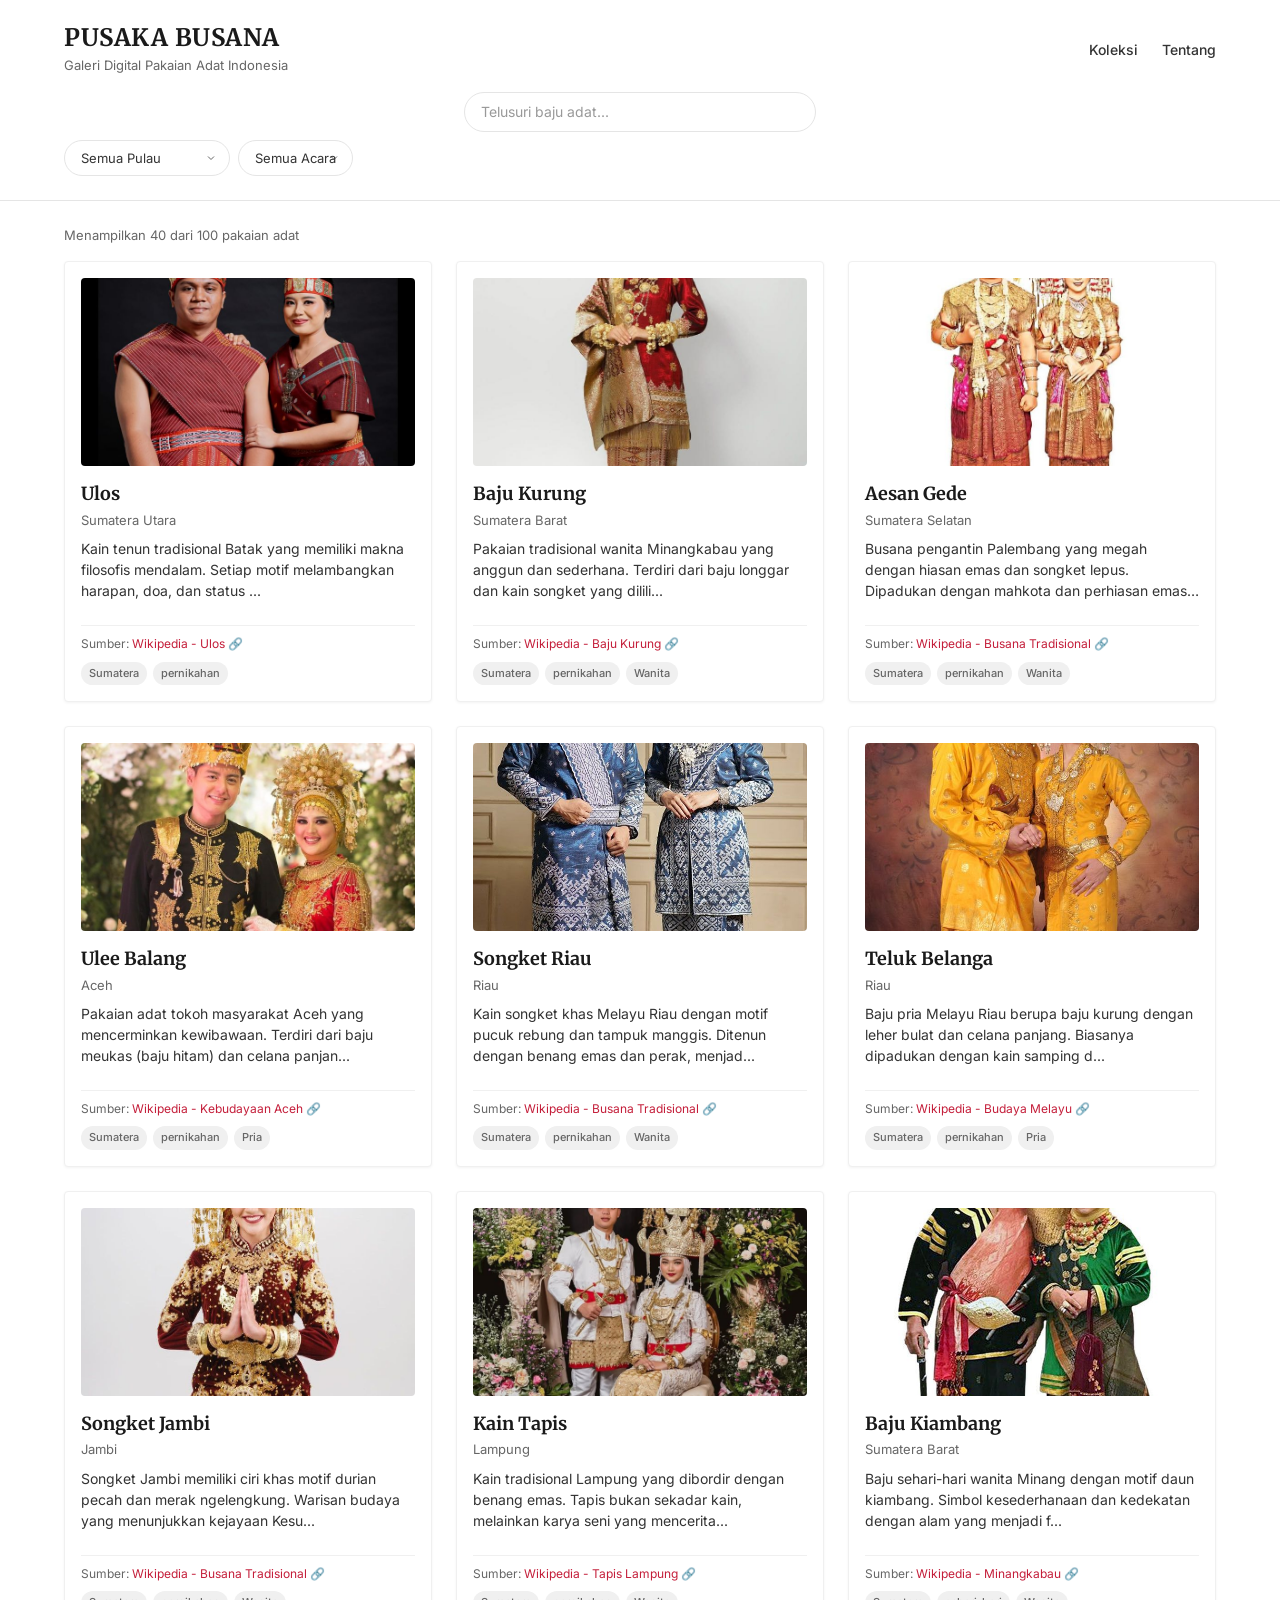
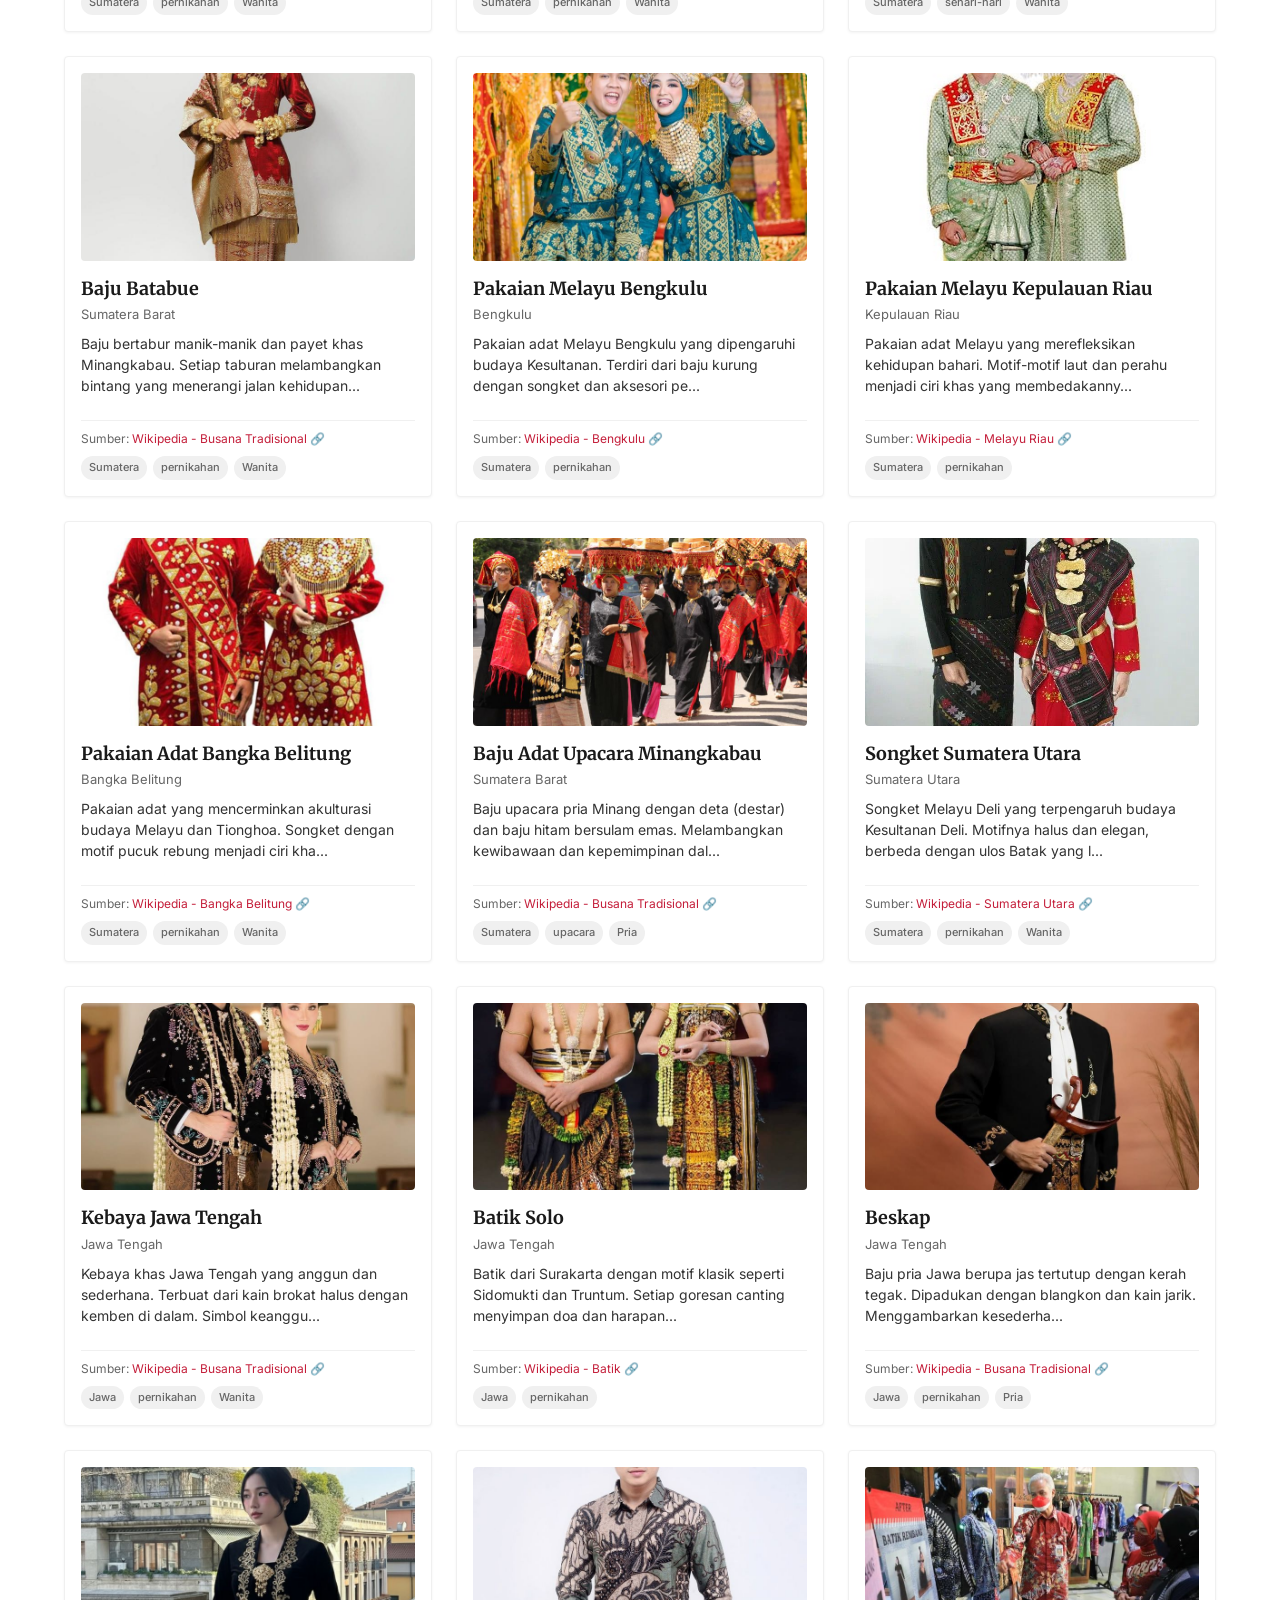
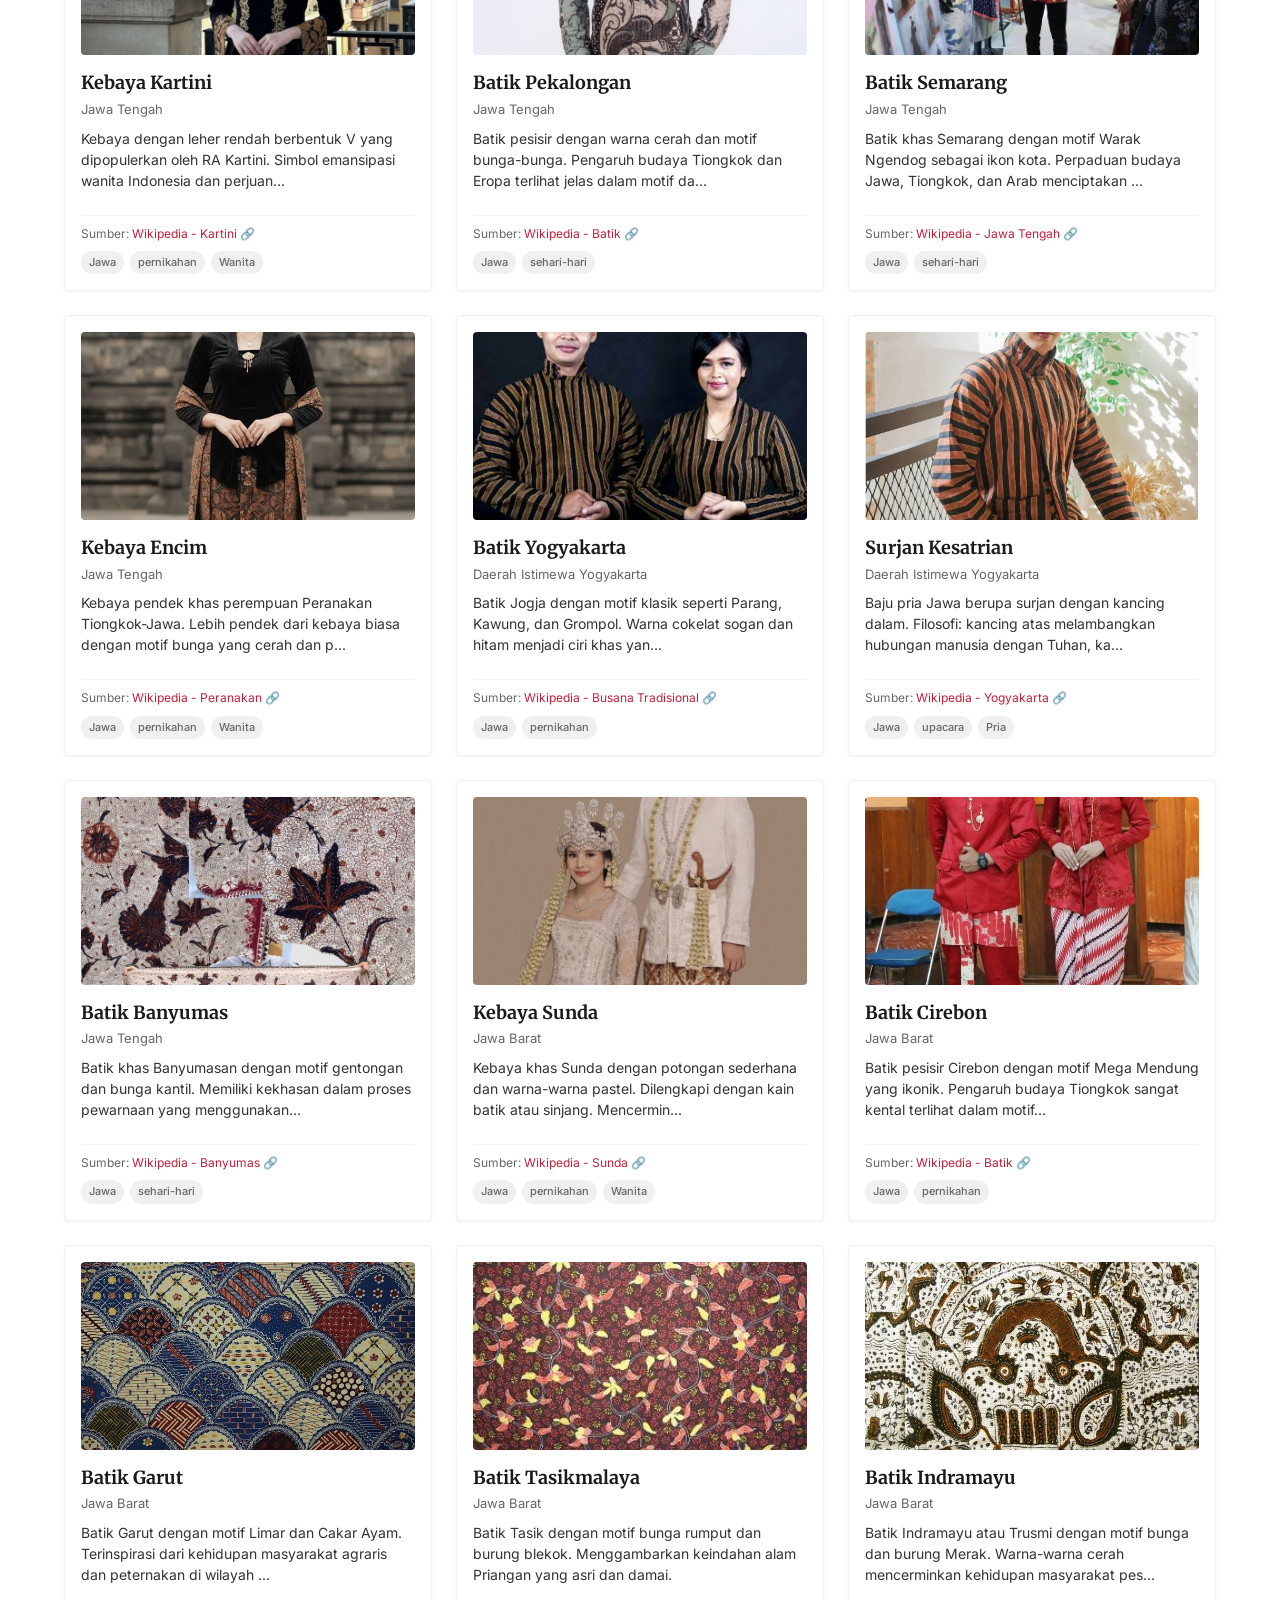
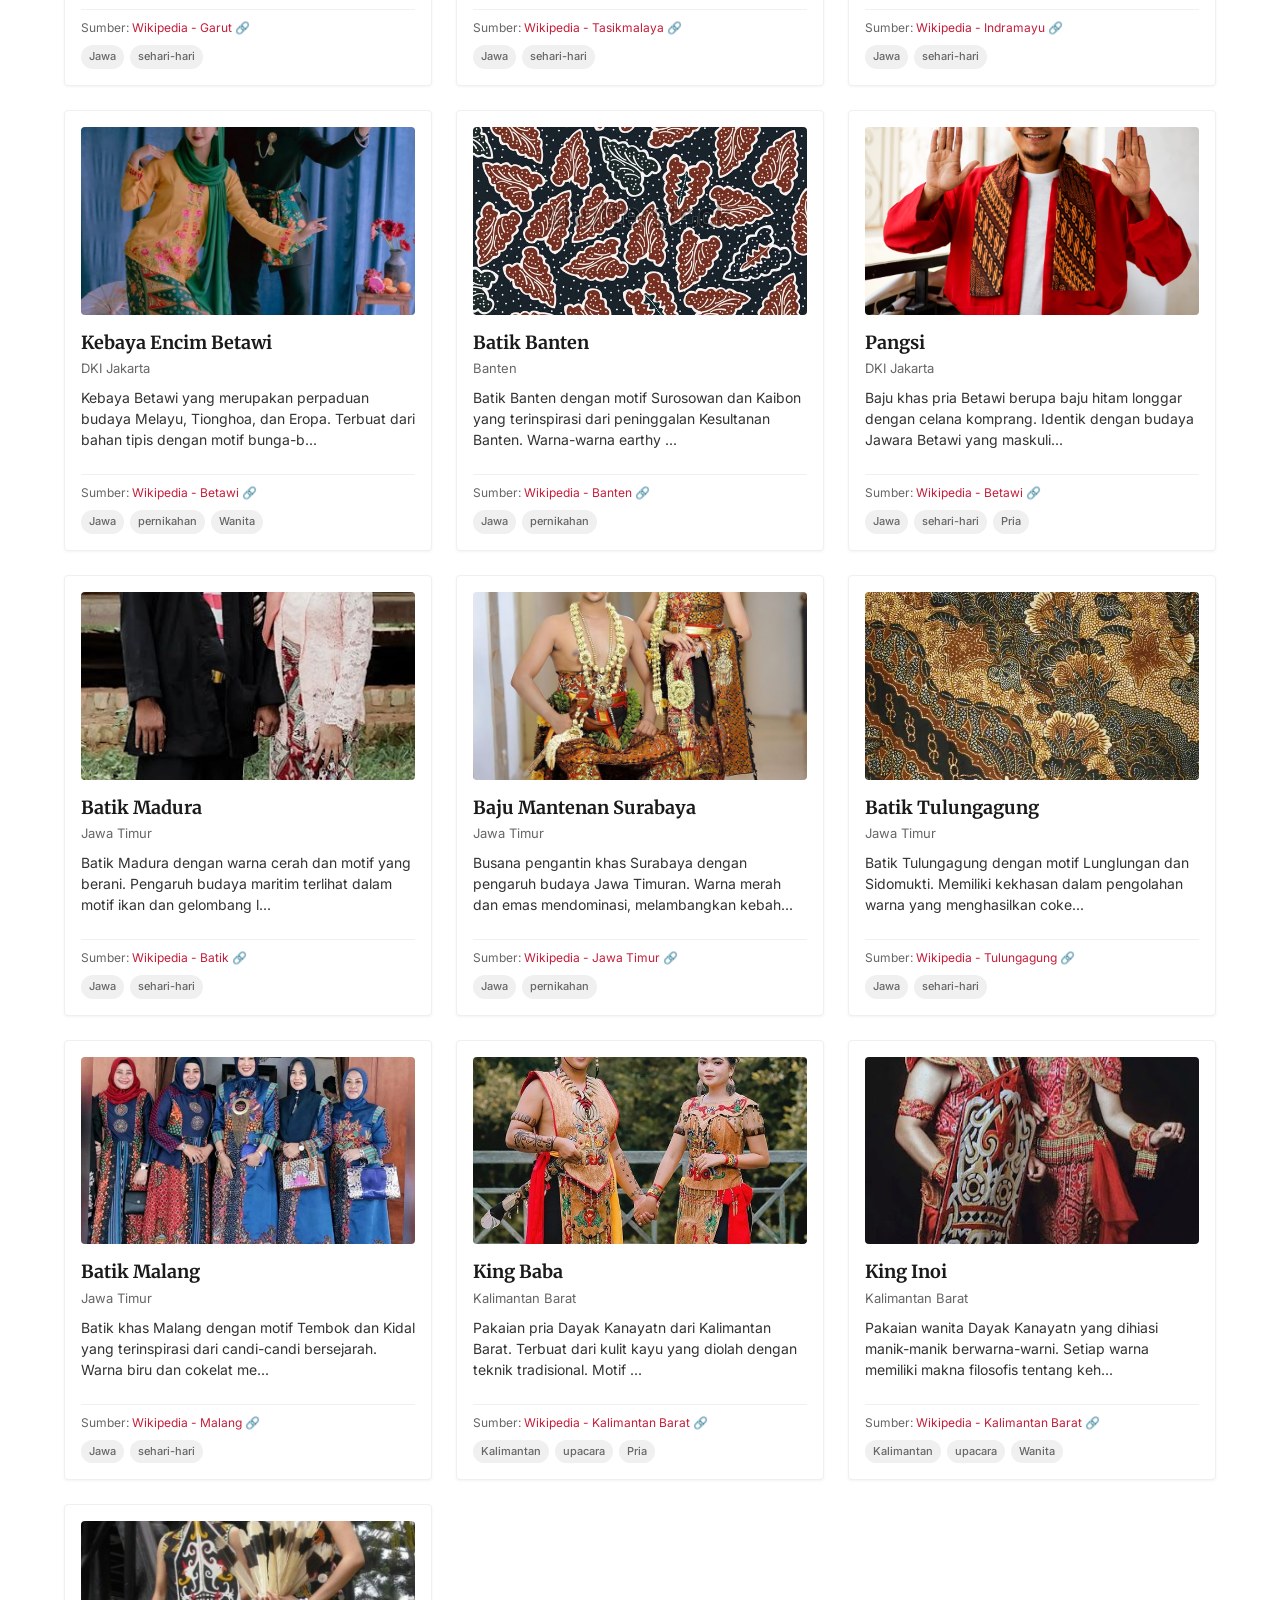
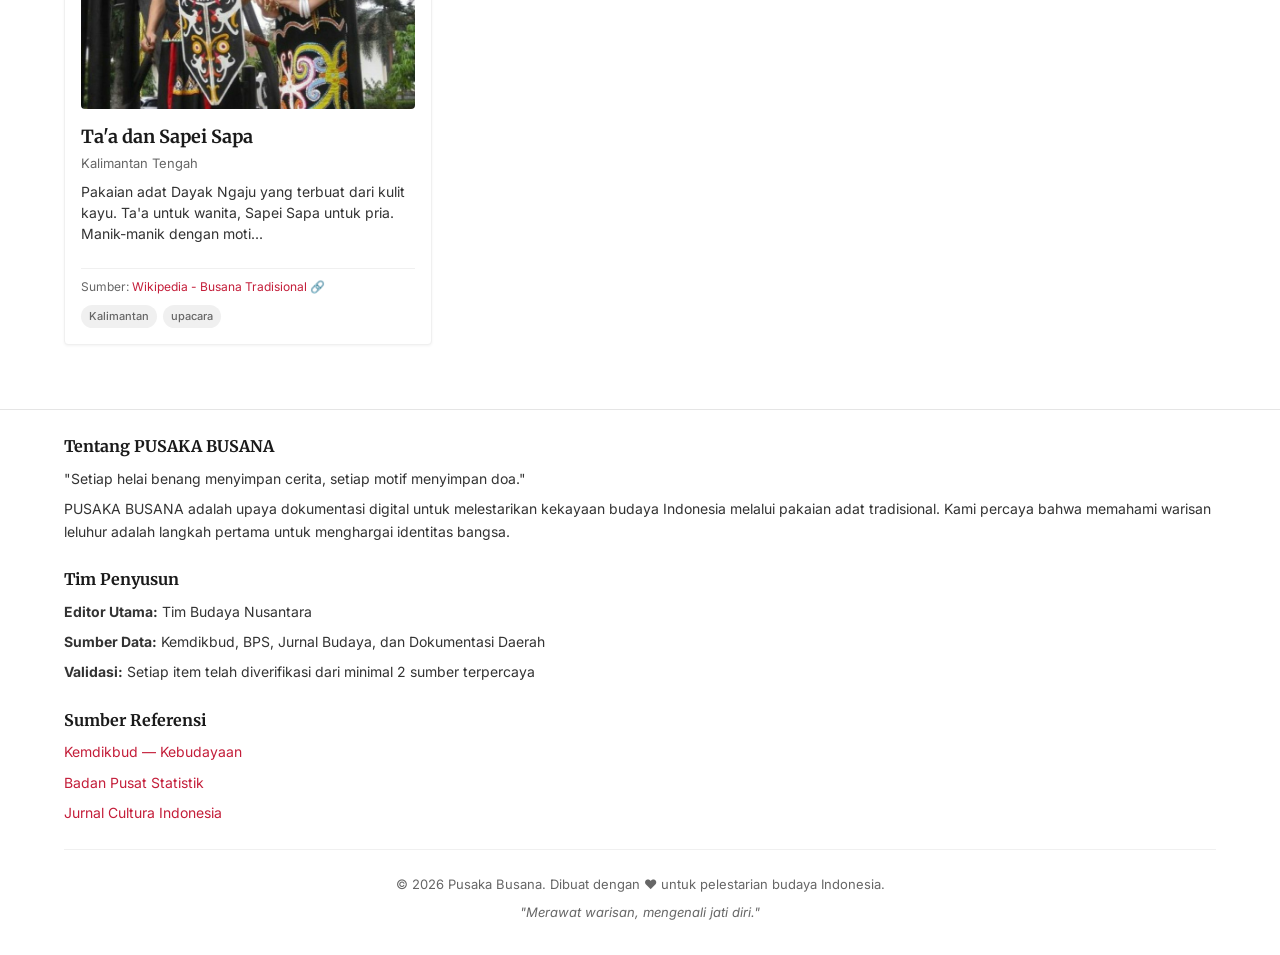
==== index.html @ c4b4b12d "pesan commit kamu" ====
<!DOCTYPE html>
<html lang="id">
<head>
    <meta charset="UTF-8">
    <meta name="viewport" content="width=device-width, initial-scale=1.0">
    <meta name="description" content="PUSAKA BUSANA — Galeri digital pakaian adat Indonesia. Menjaga warisan budaya melalui dokumentasi busana tradisional dari 34 provinsi.">
    <meta name="keywords" content="pakaian adat, busana tradisional, Indonesia, budaya, warisan, batik, kebaya, tenun">
    <meta name="author" content="Pusaka Busana">
    <meta property="og:title" content="PUSAKA BUSANA — Galeri Pakaian Adat Indonesia">
    <meta property="og:description" content="Menjelajahi keindahan dan makna filosofis di balik pakaian tradisional Nusantara.">
    <meta property="og:type" content="website">
    <meta name="twitter:card" content="summary_large_image">
    <title>PUSAKA BUSANA — Galeri Pakaian Adat Indonesia</title>
    <link rel="preconnect" href="https://fonts.googleapis.com">
    <link rel="preconnect" href="https://fonts.gstatic.com" crossorigin>
    <link href="https://fonts.googleapis.com/css2?family=Inter:wght@300;400;500;600&family=Merriweather:wght@400;700&display=swap" rel="stylesheet">
    <link rel="stylesheet" href="assets/css/style.css">
</head>
<body>
    <header class="site-header">
        <div class="header-container">
            <div class="header-brand">
                <h1 class="logo">PUSAKA BUSANA</h1>
                <p class="tagline">Galeri Digital Pakaian Adat Indonesia</p>
            </div>
            <nav class="header-nav">
                <a href="#koleksi">Koleksi</a>
                <a href="#about">Tentang</a>
            </nav>
        </div>
        <div class="search-container">
            <input type="text" class="search-input" id="searchInput" placeholder="Telusuri baju adat..." aria-label="Cari pakaian adat">
        </div>
        <div class="filter-container" id="filterContainer">
            <select class="filter-select" id="islandFilter" aria-label="Filter berdasarkan pulau">
                <option value="">Semua Pulau</option>
                <option value="Sumatera">Sumatera</option>
                <option value="Jawa">Jawa</option>
                <option value="Kalimantan">Kalimantan</option>
                <option value="Sulawesi">Sulawesi</option>
                <option value="Bali & Nusa Tenggara">Bali & Nusa Tenggara</option>
                <option value="Maluku">Maluku</option>
                <option value="Papua">Papua</option>
            </select>
            <select class="filter-select" id="occasionFilter" aria-label="Filter berdasarkan acara">
                <option value="">Semua Acara</option>
                <option value="pernikahan">Pernikahan</option>
                <option value="upacara">Upacara</option>
                <option value="sehari-hari">Sehari-hari</option>
                <option value="kematian">Kematian</option>
                <option value="festival">Festival</option>
            </select>
        </div>
    </header>

    <main class="main-content" id="koleksi">
        <div class="container">
            <div class="results-info" id="resultsInfo">
                Menampilkan <span id="visibleCount">0</span> dari <span id="totalCount">0</span> pakaian adat
            </div>
            <div class="content-grid" id="contentGrid">
                <!-- Cards will be injected here by JavaScript -->
            </div>
            <div class="loading-indicator" id="loadingIndicator">
                <div class="loading-spinner"></div>
                <p>Memuat warisan budaya...</p>
            </div>
            <div class="end-message" id="endMessage">
                <p>— Anda telah mencapai akhir koleksi —</p>
            </div>
        </div>
    </main>

    <!-- DETAIL MODAL -->
    <div class="modal-overlay" id="modalOverlay" aria-hidden="true">
        <div class="modal-container" role="dialog" aria-modal="true" aria-labelledby="modalTitle">
            <button class="modal-close" id="modalClose" aria-label="Tutup detail">
                <svg width="24" height="24" viewBox="0 0 24 24" fill="none" stroke="currentColor" stroke-width="2" stroke-linecap="round" stroke-linejoin="round"><line x1="18" y1="6" x2="6" y2="18"/><line x1="6" y1="6" x2="18" y2="18"/></svg>
            </button>
            <div class="modal-content" id="modalContent">
                <!-- Content will be injected by JavaScript -->
            </div>
        </div>
    </div>

    <footer class="site-footer" id="tentang">
        <div class="footer-container">
            <div class="footer-about" id="about">
                <h3>Tentang PUSAKA BUSANA</h3>
                <p>
                    "Setiap helai benang menyimpan cerita, setiap motif menyimpan doa."
                </p>
                <p>
                    PUSAKA BUSANA adalah upaya dokumentasi digital untuk melestarikan kekayaan budaya Indonesia 
                    melalui pakaian adat tradisional. Kami percaya bahwa memahami warisan leluhur adalah langkah 
                    pertama untuk menghargai identitas bangsa.
                </p>
            </div>
            <div class="footer-editor">
                <h3>Tim Penyusun</h3>
                <p><strong>Editor Utama:</strong> Tim Budaya Nusantara</p>
                <p><strong>Sumber Data:</strong> Kemdikbud, BPS, Jurnal Budaya, dan Dokumentasi Daerah</p>
                <p><strong>Validasi:</strong> Setiap item telah diverifikasi dari minimal 2 sumber terpercaya</p>
            </div>
            <div class="footer-sources">
                <h3>Sumber Referensi</h3>
                <ul>
                    <li><a href="https://budaya.kemdikbud.go.id/" target="_blank" rel="noopener">Kemdikbud — Kebudayaan</a></li>
                    <li><a href="https://www.bps.go.id/" target="_blank" rel="noopener">Badan Pusat Statistik</a></li>
                    <li><a href="https://jurnalcultura.com/" target="_blank" rel="noopener">Jurnal Cultura Indonesia</a></li>
                </ul>
            </div>
            <div class="footer-bottom">
                <p>&copy; 2026 Pusaka Busana. Dibuat dengan ❤️ untuk pelestarian budaya Indonesia.</p>
                <p class="footer-note">"Merawat warisan, mengenali jati diri."</p>
            </div>
        </div>
    </footer>

    <script src="assets/data/clothing-data.js"></script>
    <script src="assets/data/image-mapping.js"></script>
    <script src="assets/js/main.js"></script>
</body>
</html>
---- assets/css/style.css ----
/* ===================================
   PUSAKA BUSANA — Main Stylesheet
   Classic, Clean, Elegant
   Mobile-First Responsive Design
   =================================== */

:root {
  --color-bg: #FFFFFF;
  --color-text: #1A1A1A;
  --color-text-secondary: #666666;
  --color-text-body: #333333;
  --color-accent: #C41E3A;
  --color-border: #E5E5E5;
  --color-card-bg: #FFFFFF;
  --color-light-gray: #F0F0F0;
  --font-primary: 'Inter', -apple-system, BlinkMacSystemFont, 'Segoe UI', sans-serif;
  --font-serif: 'Merriweather', Georgia, serif;
  --spacing-sm: 8px;
  --spacing-md: 16px;
  --spacing-lg: 24px;
  --spacing-xl: 32px;
  --radius-sm: 4px;
  --radius-md: 8px;
  --radius-pill: 20px;
  --shadow-sm: 0 1px 3px rgba(0,0,0,0.05);
  --shadow-hover: 0 4px 12px rgba(0,0,0,0.1);
  --max-width: 1200px;
  --transition: 0.2s ease;
  --safe-area-top: env(safe-area-inset-top, 0px);
  --safe-area-bottom: env(safe-area-inset-bottom, 0px);
}

* {
  margin: 0;
  padding: 0;
  box-sizing: border-box;
  -webkit-tap-highlight-color: transparent;
}

html {
  scroll-behavior: smooth;
  -webkit-text-size-adjust: 100%;
}

body {
  font-family: var(--font-primary);
  background-color: var(--color-bg);
  color: var(--color-text-body);
  line-height: 1.6;
  font-size: 15px;
  -webkit-font-smoothing: antialiased;
  -moz-osx-font-smoothing: grayscale;
  overflow-x: hidden;
}

/* ====================
   HEADER
   ==================== */

.site-header {
  background: var(--color-bg);
  border-bottom: 1px solid var(--color-border);
  padding: var(--spacing-md) 0;
  padding-top: calc(var(--spacing-md) + var(--safe-area-top));
  position: sticky;
  top: 0;
  z-index: 100;
}

.header-container {
  max-width: var(--max-width);
  margin: 0 auto;
  padding: 0 var(--spacing-md);
  display: flex;
  align-items: center;
  justify-content: space-between;
  flex-wrap: wrap;
  gap: var(--spacing-sm);
}

.header-brand {
  flex: 1;
  min-width: 0;
}

.logo {
  font-family: var(--font-serif);
  font-size: 20px;
  font-weight: 700;
  color: var(--color-text);
  letter-spacing: 0.5px;
  margin: 0;
  line-height: 1.2;
}

.tagline {
  font-size: 12px;
  color: var(--color-text-secondary);
  margin: 2px 0 0 0;
  font-weight: 400;
}

.header-nav {
  display: flex;
  gap: var(--spacing-md);
  flex-shrink: 0;
}

.header-nav a {
  color: var(--color-text-body);
  text-decoration: none;
  font-size: 14px;
  font-weight: 500;
  transition: color var(--transition);
  padding: 4px 0;
}

.header-nav a:hover {
  color: var(--color-accent);
}

.header-nav a:active {
  color: var(--color-accent);
}

/* ====================
   SEARCH BAR
   ==================== */

.search-container {
  max-width: 400px;
  margin: var(--spacing-sm) auto 0;
  padding: 0 var(--spacing-md);
  width: 100%;
}

.search-input {
  width: 100%;
  height: 40px;
  padding: var(--spacing-sm) var(--spacing-md);
  border: 1px solid var(--color-border);
  border-radius: var(--radius-pill);
  font-size: 14px;
  background: var(--color-bg);
  color: var(--color-text);
  transition: border-color var(--transition);
  font-family: var(--font-primary);
  -webkit-appearance: none;
}

.search-input::placeholder {
  color: #999999;
}

.search-input:focus {
  outline: none;
  border-color: var(--color-accent);
}

/* ====================
   FILTERS
   ==================== */

.filter-container {
  max-width: var(--max-width);
  margin: var(--spacing-sm) auto 0;
  padding: 0 var(--spacing-md);
  display: flex;
  gap: var(--spacing-sm);
  flex-wrap: wrap;
}

.filter-select {
  height: 36px;
  padding: 0 var(--spacing-md);
  border: 1px solid var(--color-border);
  border-radius: var(--radius-pill);
  font-size: 13px;
  background: var(--color-bg);
  color: var(--color-text-body);
  cursor: pointer;
  font-family: var(--font-primary);
  transition: border-color var(--transition);
  -webkit-appearance: none;
  appearance: none;
  background-image: url("data:image/svg+xml,%3Csvg xmlns='http://www.w3.org/2000/svg' width='12' height='12' viewBox='0 0 24 24' fill='none' stroke='%23666' stroke-width='2'%3E%3Cpath d='M6 9l6 6 6-6'/%3E%3C/svg%3E");
  background-repeat: no-repeat;
  background-position: right 12px center;
  padding-right: 32px;
}

.filter-select:focus {
  outline: none;
  border-color: var(--color-accent);
}

.filter-select:active {
  border-color: var(--color-accent);
}

/* ====================
   MAIN CONTENT
   ==================== */

.main-content {
  max-width: var(--max-width);
  margin: 0 auto;
  padding: var(--spacing-md) var(--spacing-md) calc(var(--spacing-xl) * 3);
}

.container {
  width: 100%;
}

.results-info {
  font-size: 13px;
  color: var(--color-text-secondary);
  margin-bottom: var(--spacing-md);
}

/* ====================
   GRID LAYOUT
   ==================== */

.content-grid {
  display: grid;
  grid-template-columns: repeat(auto-fill, minmax(280px, 1fr));
  gap: var(--spacing-md);
  padding: 0;
}

/* ====================
   CARD COMPONENT
   ==================== */

.card {
  background: var(--color-card-bg);
  border: 1px solid var(--color-light-gray);
  border-radius: var(--radius-sm);
  box-shadow: var(--shadow-sm);
  padding: var(--spacing-md);
  transition: box-shadow var(--transition);
  display: flex;
  flex-direction: column;
  -webkit-user-select: none;
  user-select: none;
}

.card:hover {
  box-shadow: var(--shadow-hover);
}

.card:active {
  box-shadow: 0 2px 8px rgba(0,0,0,0.08);
}

.card-image {
  width: 100%;
  aspect-ratio: 16 / 9;
  object-fit: cover;
  border-radius: var(--radius-sm);
  margin-bottom: var(--spacing-md);
  background-color: var(--color-light-gray);
  display: block;
}

.card-title {
  font-family: var(--font-serif);
  font-size: 18px;
  font-weight: 700;
  color: var(--color-text);
  margin: 0 0 4px 0;
  line-height: 1.3;
}

.card-province {
  font-size: 13px;
  color: var(--color-text-secondary);
  margin: 0 0 var(--spacing-sm) 0;
  font-weight: 400;
}

.card-description {
  font-size: 14px;
  color: var(--color-text-body);
  line-height: 1.5;
  margin: 0 0 var(--spacing-md) 0;
  display: -webkit-box;
  -webkit-line-clamp: 3;
  -webkit-box-orient: vertical;
  overflow: hidden;
}

.card-divider {
  height: 1px;
  background: var(--color-light-gray);
  margin: var(--spacing-sm) 0;
  border: none;
}

.card-source {
  font-size: 12px;
  color: var(--color-text-secondary);
  margin: 0 0 var(--spacing-sm) 0;
  word-break: break-word;
}

.card-source a {
  color: var(--color-accent);
  text-decoration: none;
}

.card-source a:hover {
  text-decoration: underline;
}

.card-source a:active {
  text-decoration: underline;
}

.card-tags {
  display: flex;
  flex-wrap: wrap;
  gap: 6px;
  margin-top: auto;
}

.card-tag {
  font-size: 11px;
  padding: 3px 8px;
  background: var(--color-light-gray);
  color: var(--color-text-secondary);
  border-radius: var(--radius-pill);
  font-weight: 500;
  white-space: nowrap;
}

/* ====================
   LOADING & END MESSAGES
   ==================== */

.loading-indicator {
  text-align: center;
  padding: var(--spacing-xl) var(--spacing-md);
  display: none;
}

.loading-indicator.visible {
  display: block;
}

.loading-spinner {
  width: 32px;
  height: 32px;
  border: 2px solid var(--color-light-gray);
  border-top-color: var(--color-accent);
  border-radius: 50%;
  margin: 0 auto var(--spacing-md);
  animation: spin 0.8s linear infinite;
}

@keyframes spin {
  to { transform: rotate(360deg); }
}

.loading-indicator p {
  font-size: 13px;
  color: var(--color-text-secondary);
}

.end-message {
  text-align: center;
  padding: var(--spacing-xl) var(--spacing-md);
  display: none;
}

.end-message.visible {
  display: block;
}

.end-message p {
  font-size: 13px;
  color: var(--color-text-secondary);
  font-style: italic;
}

/* ====================
   FOOTER
   ==================== */

.site-footer {
  background: var(--color-bg);
  border-top: 1px solid var(--color-border);
  padding: var(--spacing-lg) 0;
  padding-bottom: calc(var(--spacing-lg) + var(--safe-area-bottom));
  scroll-margin-top: 80px;
}

.site-footer[id] {
  scroll-margin-top: 80px;
}

.footer-container {
  max-width: var(--max-width);
  margin: 0 auto;
  padding: 0 var(--spacing-md);
}

.footer-about,
.footer-editor,
.footer-sources {
  margin-bottom: var(--spacing-lg);
}

.footer-about[id] {
  scroll-margin-top: 80px;
}

.site-footer h3 {
  font-family: var(--font-serif);
  font-size: 16px;
  font-weight: 700;
  color: var(--color-text);
  margin: 0 0 var(--spacing-sm) 0;
}

.site-footer p {
  font-size: 14px;
  color: var(--color-text-body);
  line-height: 1.6;
  margin: var(--spacing-sm) 0;
}

.site-footer a {
  color: var(--color-accent);
  text-decoration: none;
}

.site-footer a:hover {
  text-decoration: underline;
}

.site-footer a:active {
  color: #a01830;
}

.site-footer ul {
  list-style: none;
  padding: 0;
  margin: var(--spacing-sm) 0;
}

.site-footer ul li {
  font-size: 14px;
  margin: var(--spacing-sm) 0;
}

.footer-bottom {
  border-top: 1px solid var(--color-light-gray);
  padding-top: var(--spacing-md);
  margin-top: var(--spacing-lg);
  text-align: center;
}

.footer-bottom p {
  font-size: 13px;
  color: var(--color-text-secondary);
  margin: var(--spacing-sm) 0;
}

.footer-note {
  font-style: italic;
}

/* ====================
   HIGHLIGHT SEARCH MATCH
   ==================== */

mark {
  background: #FFF3CD;
  color: var(--color-text);
  padding: 1px 3px;
  border-radius: 2px;
}

/* ====================
   DETAIL MODAL
   ==================== */

.modal-overlay {
  position: fixed;
  top: 0;
  left: 0;
  right: 0;
  bottom: 0;
  background: rgba(0, 0, 0, 0.7);
  z-index: 1000;
  display: none;
  align-items: flex-start;
  justify-content: center;
  padding: 20px;
  padding-top: calc(20px + var(--safe-area-top));
  padding-bottom: calc(20px + var(--safe-area-bottom));
  overflow-y: auto;
  -webkit-overflow-scrolling: touch;
}

.modal-overlay.visible {
  display: flex;
}

.modal-container {
  background: var(--color-bg);
  border-radius: var(--radius-sm);
  max-width: 800px;
  width: 100%;
  position: relative;
  box-shadow: 0 10px 40px rgba(0, 0, 0, 0.2);
  animation: modalSlideIn 0.3s ease;
  margin: auto;
}

@keyframes modalSlideIn {
  from {
    opacity: 0;
    transform: translateY(-20px);
  }
  to {
    opacity: 1;
    transform: translateY(0);
  }
}

.modal-close {
  position: absolute;
  top: 12px;
  right: 12px;
  width: 40px;
  height: 40px;
  border: 1px solid var(--color-border);
  border-radius: 50%;
  background: var(--color-bg);
  cursor: pointer;
  display: flex;
  align-items: center;
  justify-content: center;
  color: var(--color-text);
  transition: all var(--transition);
  z-index: 10;
  -webkit-tap-highlight-color: transparent;
}

.modal-close:hover {
  background: var(--color-accent);
  border-color: var(--color-accent);
  color: white;
}

.modal-close:active {
  transform: scale(0.95);
  background: var(--color-accent);
  border-color: var(--color-accent);
  color: white;
}

.modal-content {
  padding: 0;
}

.modal-header {
  padding: var(--spacing-lg) var(--spacing-lg) 0;
  padding-right: 60px;
}

.modal-title {
  font-family: var(--font-serif);
  font-size: 24px;
  font-weight: 700;
  color: var(--color-text);
  margin: 0 0 8px 0;
  line-height: 1.3;
}

.modal-subtitle {
  font-size: 14px;
  color: var(--color-text-secondary);
  margin: 0 0 var(--spacing-md) 0;
}

.modal-image {
  width: 100%;
  aspect-ratio: 16 / 9;
  object-fit: cover;
  margin: 0;
  border-radius: 0;
  display: block;
}

.modal-body {
  padding: var(--spacing-lg) var(--spacing-lg) calc(var(--spacing-lg) * 2);
}

.modal-section {
  margin-bottom: var(--spacing-lg);
}

.modal-section:last-child {
  margin-bottom: 0;
}

.modal-section-title {
  font-family: var(--font-serif);
  font-size: 16px;
  font-weight: 700;
  color: var(--color-text);
  margin: 0 0 var(--spacing-sm) 0;
  padding-bottom: var(--spacing-sm);
  border-bottom: 2px solid var(--color-accent);
  display: inline-block;
}

.modal-description {
  font-size: 15px;
  line-height: 1.8;
  color: var(--color-text-body);
  margin: 0;
  text-align: justify;
}

.modal-quote {
  font-family: var(--font-serif);
  font-size: 15px;
  font-style: italic;
  color: var(--color-text-secondary);
  margin: var(--spacing-md) 0;
  padding: var(--spacing-md);
  border-left: 4px solid var(--color-accent);
  background: var(--color-light-gray);
  line-height: 1.6;
}

.modal-info-grid {
  display: grid;
  grid-template-columns: repeat(auto-fit, minmax(180px, 1fr));
  gap: var(--spacing-md);
  margin: var(--spacing-md) 0 0;
}

.modal-info-item {
  padding: var(--spacing-md);
  background: var(--color-light-gray);
  border-radius: var(--radius-sm);
}

.modal-info-label {
  font-size: 11px;
  color: var(--color-text-secondary);
  text-transform: uppercase;
  letter-spacing: 0.5px;
  margin: 0 0 4px 0;
  font-weight: 600;
}

.modal-info-value {
  font-size: 14px;
  color: var(--color-text);
  margin: 0;
  font-weight: 500;
}

.modal-tags {
  display: flex;
  flex-wrap: wrap;
  gap: 8px;
  margin-top: var(--spacing-md);
}

.modal-tag {
  font-size: 13px;
  padding: 6px 12px;
  background: var(--color-light-gray);
  color: var(--color-text-secondary);
  border-radius: var(--radius-pill);
  font-weight: 500;
  white-space: nowrap;
}

.modal-tag.accent {
  background: var(--color-accent);
  color: white;
}

.modal-sources {
  margin-top: var(--spacing-md);
}

.modal-source-item {
  font-size: 14px;
  margin: var(--spacing-sm) 0;
  word-break: break-word;
}

.modal-source-item a {
  color: var(--color-accent);
  text-decoration: none;
}

.modal-source-item a:hover {
  text-decoration: underline;
}

.modal-source-item a:active {
  color: #a01830;
}

.modal-verified {
  display: inline-flex;
  align-items: center;
  gap: 4px;
  font-size: 12px;
  color: #28a745;
  font-weight: 600;
}

/* ====================
   RESPONSIVE - TABLET (768px+)
   ==================== */

@media (min-width: 768px) {
  .site-header {
    padding: var(--spacing-lg) 0;
  }

  .header-container {
    flex-direction: row;
    flex-wrap: wrap;
    align-items: center;
    justify-content: space-between;
    gap: var(--spacing-md);
    padding: 0 var(--spacing-lg);
  }

  .header-brand {
    flex: 0 0 auto;
  }

  .logo {
    font-size: 24px;
  }

  .tagline {
    display: block;
    font-size: 13px;
  }

  .header-nav {
    gap: var(--spacing-lg);
  }

  .search-container {
    max-width: 400px;
    margin: var(--spacing-md) auto 0;
    padding: 0 var(--spacing-lg);
  }

  .search-input {
    height: 40px;
    font-size: 14px;
    padding: var(--spacing-sm) var(--spacing-md);
  }

  .filter-container {
    max-width: var(--max-width);
    margin: var(--spacing-sm) auto 0;
    padding: 0 var(--spacing-lg);
    flex-direction: row;
    flex-wrap: wrap;
    justify-content: flex-start;
  }

  .filter-select {
    height: 36px;
    font-size: 13px;
    padding: 0 var(--spacing-md);
  }

  .main-content {
    padding: var(--spacing-lg) var(--spacing-lg) calc(var(--spacing-xl) * 2);
  }

  .content-grid {
    grid-template-columns: repeat(2, 1fr);
    gap: var(--spacing-lg);
  }

  .card {
    padding: var(--spacing-md);
  }

  .results-info {
    font-size: 13px;
  }

  .modal-overlay {
    padding: 40px 20px;
  }

  .modal-container {
    margin: 0 auto;
  }

  .modal-header {
    padding: var(--spacing-lg) var(--spacing-lg) 0;
    padding-right: 60px;
  }

  .modal-title {
    font-size: 28px;
  }

  .modal-subtitle {
    font-size: 15px;
  }

  .modal-body {
    padding: var(--spacing-lg) var(--spacing-lg) calc(var(--spacing-lg) * 2);
  }

  .modal-section-title {
    font-size: 18px;
  }

  .modal-description {
    font-size: 15px;
  }

  .modal-quote {
    font-size: 16px;
  }

  .modal-info-grid {
    grid-template-columns: repeat(auto-fit, minmax(200px, 1fr));
  }

  .modal-info-value {
    font-size: 15px;
  }

  .footer-container {
    padding: 0 var(--spacing-lg);
  }
}

/* ====================
   RESPONSIVE - DESKTOP (1024px+)
   ==================== */

@media (min-width: 1024px) {
  .content-grid {
    grid-template-columns: repeat(3, 1fr);
  }

  .card:hover {
    box-shadow: var(--shadow-hover);
    transform: translateY(-2px);
  }

  .modal-container {
    max-width: 800px;
  }
}

/* ====================
   RESPONSIVE - LARGE DESKTOP (1280px+)
   ==================== */

@media (min-width: 1280px) {
  .content-grid {
    grid-template-columns: repeat(3, 1fr);
    gap: var(--spacing-lg);
  }
}

/* ====================
   RESPONSIVE - MOBILE (< 768px)
   ==================== */

@media (max-width: 767px) {
  /* Compact Header Mobile */
  .site-header {
    padding: var(--spacing-sm) 0;
  }

  .header-container {
    flex-direction: row;
    flex-wrap: wrap;
    align-items: center;
    gap: var(--spacing-sm);
    padding: 0 var(--spacing-md);
  }

  .header-brand {
    flex: 0 0 auto;
  }

  .logo {
    font-size: 16px;
    margin: 0;
  }

  .tagline {
    display: none; /* Hide tagline on mobile */
  }

  .header-nav {
    margin-left: auto;
    gap: var(--spacing-md);
  }

  .header-nav a {
    font-size: 13px;
    padding: 4px 0;
  }

  .search-container {
    max-width: 100%;
    margin-top: var(--spacing-sm);
    padding: 0;
  }

  .search-input {
    height: 36px;
    font-size: 13px;
    padding: 6px 14px;
  }

  .filter-container {
    flex-direction: row;
    flex-wrap: nowrap;
    width: 100%;
    gap: 6px;
    margin-top: var(--spacing-sm);
    padding: 0;
    overflow-x: auto;
    -webkit-overflow-scrolling: touch;
    scrollbar-width: none;
    padding-bottom: 4px;
  }

  .filter-container::-webkit-scrollbar {
    display: none;
  }

  .filter-select {
    flex: 0 0 auto;
    width: auto;
    min-width: 120px;
    height: 34px;
    font-size: 12px;
    padding: 0 28px 0 10px;
    white-space: nowrap;
  }

  /* Compact Results Info */
  .results-info {
    font-size: 11px;
    margin-bottom: var(--spacing-sm);
  }

  /* Grid Mobile */
  .content-grid {
    grid-template-columns: 1fr;
    gap: var(--spacing-md);
  }

  .card {
    padding: var(--spacing-sm);
  }

  .card-title {
    font-size: 16px;
  }

  .card-description {
    font-size: 13px;
    -webkit-line-clamp: 2;
  }

  .card-image {
    margin-bottom: var(--spacing-sm);
  }

  .main-content {
    padding: var(--spacing-sm) var(--spacing-md) calc(var(--spacing-xl) * 2);
  }

  /* Modal Mobile */
  .modal-container {
    max-width: 100%;
    margin: 0;
    border-radius: 0;
    min-height: 100vh;
    max-height: 100vh;
    overflow-y: auto;
    -webkit-overflow-scrolling: touch;
  }

  .modal-overlay {
    padding: 0;
    padding-top: var(--safe-area-top);
    padding-bottom: var(--safe-area-bottom);
  }

  .modal-close {
    top: calc(8px + var(--safe-area-top));
    right: 8px;
    width: 36px;
    height: 36px;
  }

  .modal-header {
    padding: var(--spacing-md) var(--spacing-md) 0;
    padding-right: 50px;
  }

  .modal-title {
    font-size: 22px;
  }

  .modal-subtitle {
    font-size: 14px;
  }

  .modal-body {
    padding: var(--spacing-md) var(--spacing-md) calc(var(--spacing-lg) * 2);
  }

  .modal-section {
    margin-bottom: var(--spacing-md);
  }

  .modal-section-title {
    font-size: 15px;
  }

  .modal-description {
    font-size: 14px;
    line-height: 1.7;
    text-align: left;
  }

  .modal-quote {
    font-size: 14px;
    padding: var(--spacing-md);
    margin: var(--spacing-md) 0;
    line-height: 1.6;
  }

  .modal-info-grid {
    grid-template-columns: 1fr;
    gap: var(--spacing-sm);
  }

  .modal-info-item {
    padding: var(--spacing-sm);
  }

  .modal-info-label {
    font-size: 11px;
  }

  .modal-info-value {
    font-size: 14px;
  }

  .modal-tags {
    gap: 6px;
  }

  .modal-tag {
    font-size: 12px;
    padding: 5px 10px;
  }

  .modal-source-item {
    font-size: 13px;
  }

  .footer-container {
    padding: 0 var(--spacing-md);
  }
}

/* ====================
   RESPONSIVE - SMALL MOBILE (< 480px)
   ==================== */

@media (max-width: 479px) {
  body {
    font-size: 14px;
  }

  .logo {
    font-size: 18px;
  }

  .tagline {
    font-size: 11px;
  }

  .header-nav a {
    font-size: 13px;
  }

  .search-input {
    height: 38px;
    font-size: 13px;
    padding: 6px 14px;
  }

  .filter-select {
    height: 38px;
    font-size: 12px;
  }

  .content-grid {
    gap: var(--spacing-sm);
  }

  .card {
    padding: 10px;
  }

  .card-title {
    font-size: 15px;
  }

  .card-province {
    font-size: 12px;
  }

  .card-description {
    font-size: 13px;
    -webkit-line-clamp: 2;
  }

  .card-tag {
    font-size: 10px;
    padding: 2px 6px;
  }

  .modal-title {
    font-size: 20px;
  }

  .modal-header {
    padding: var(--spacing-sm) var(--spacing-sm) 0;
    padding-right: 45px;
  }

  .modal-body {
    padding: var(--spacing-sm) var(--spacing-sm) var(--spacing-lg);
  }

  .modal-section {
    margin-bottom: var(--spacing-sm);
  }

  .modal-section-title {
    font-size: 14px;
  }

  .modal-description {
    font-size: 14px;
  }

  .modal-quote {
    font-size: 13px;
    padding: var(--spacing-sm);
  }

  .modal-close {
    top: calc(6px + var(--safe-area-top));
    right: 6px;
    width: 32px;
    height: 32px;
  }

  .modal-close svg {
    width: 18px;
    height: 18px;
  }

  .footer-container {
    padding: 0 var(--spacing-sm);
  }

  .site-footer h3 {
    font-size: 15px;
  }

  .site-footer p,
  .site-footer ul li {
    font-size: 13px;
  }
}

/* ====================
   ACCESSIBILITY
   ==================== */

@media (prefers-reduced-motion: reduce) {
  *,
  *::before,
  *::after {
    animation-duration: 0.01ms !important;
    animation-iteration-count: 1 !important;
    transition-duration: 0.01ms !important;
    scroll-behavior: auto !important;
  }
}

body.modal-open {
  overflow: hidden;
  position: fixed;
  width: 100%;
}

/* Focus visible for keyboard navigation */
*:focus-visible {
  outline: 2px solid var(--color-accent);
  outline-offset: 2px;
}

.search-input:focus-visible,
.filter-select:focus-visible {
  outline: none;
  border-color: var(--color-accent);
}
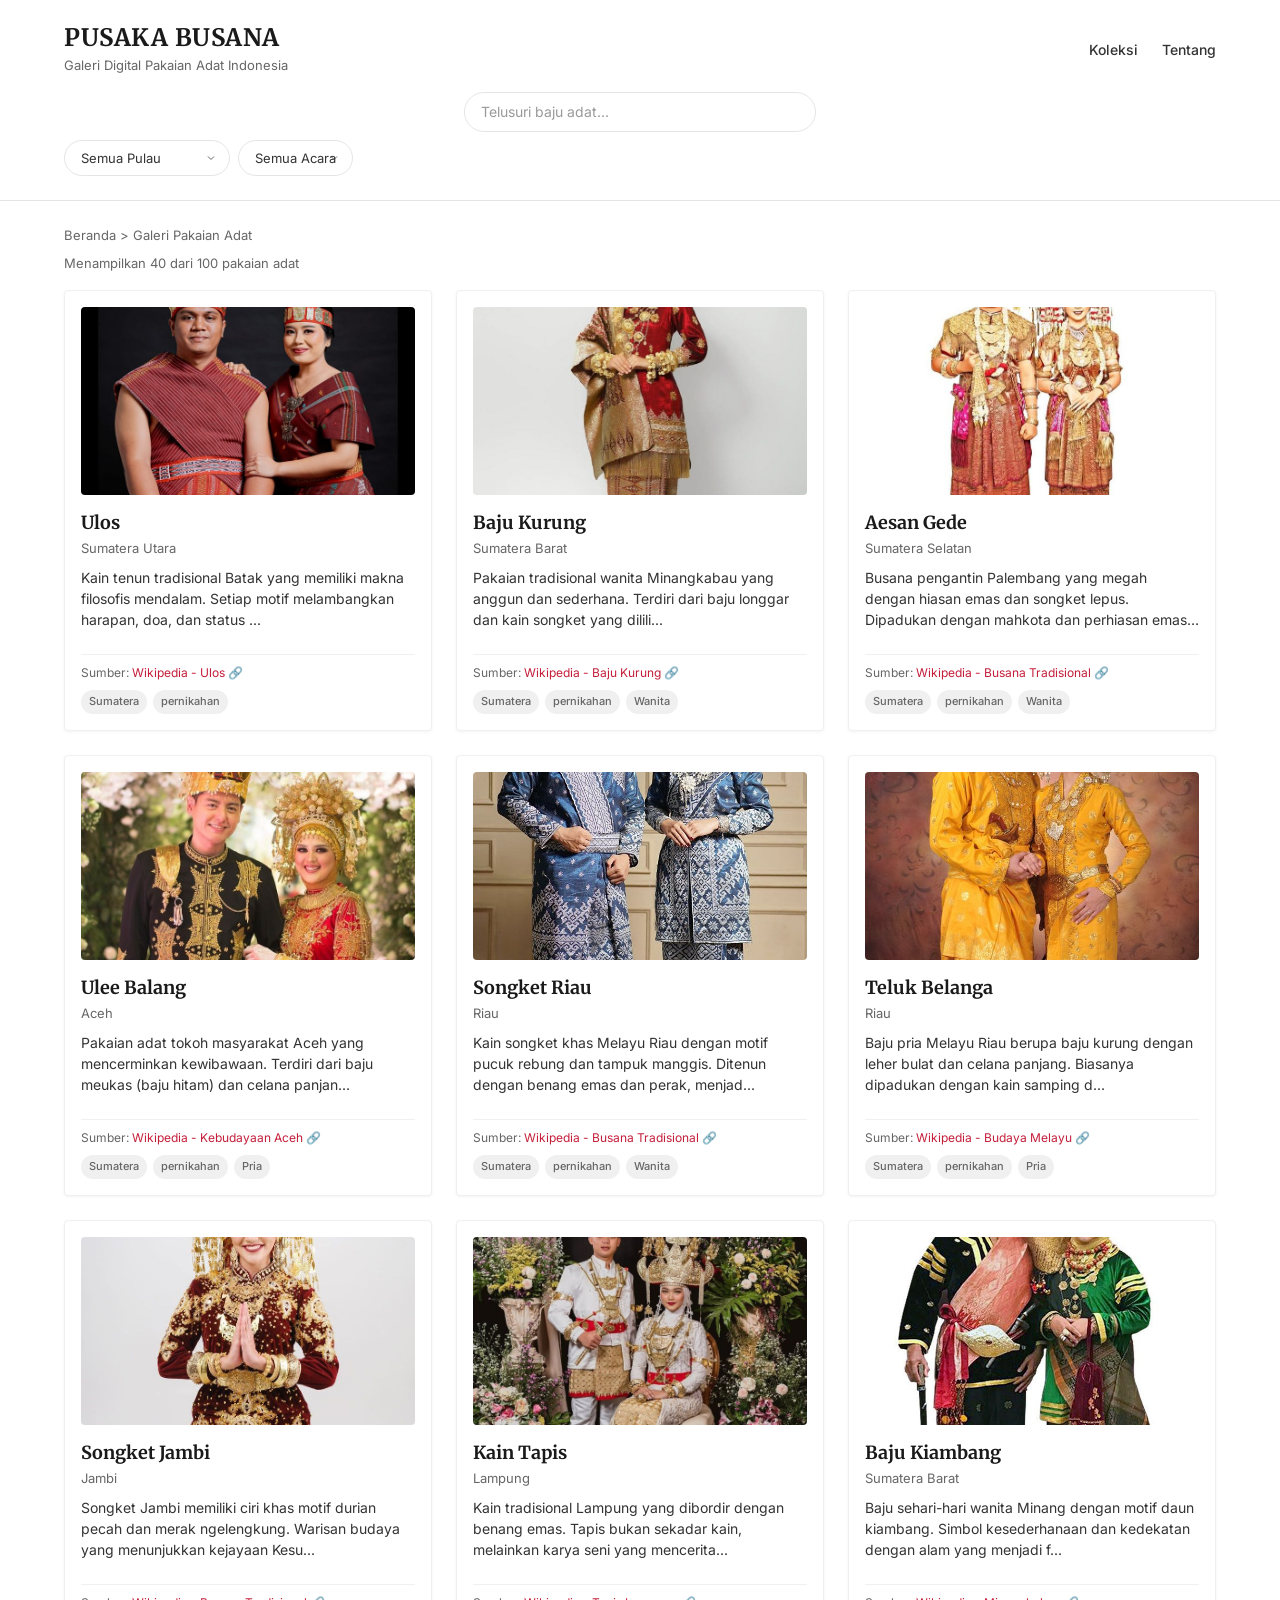
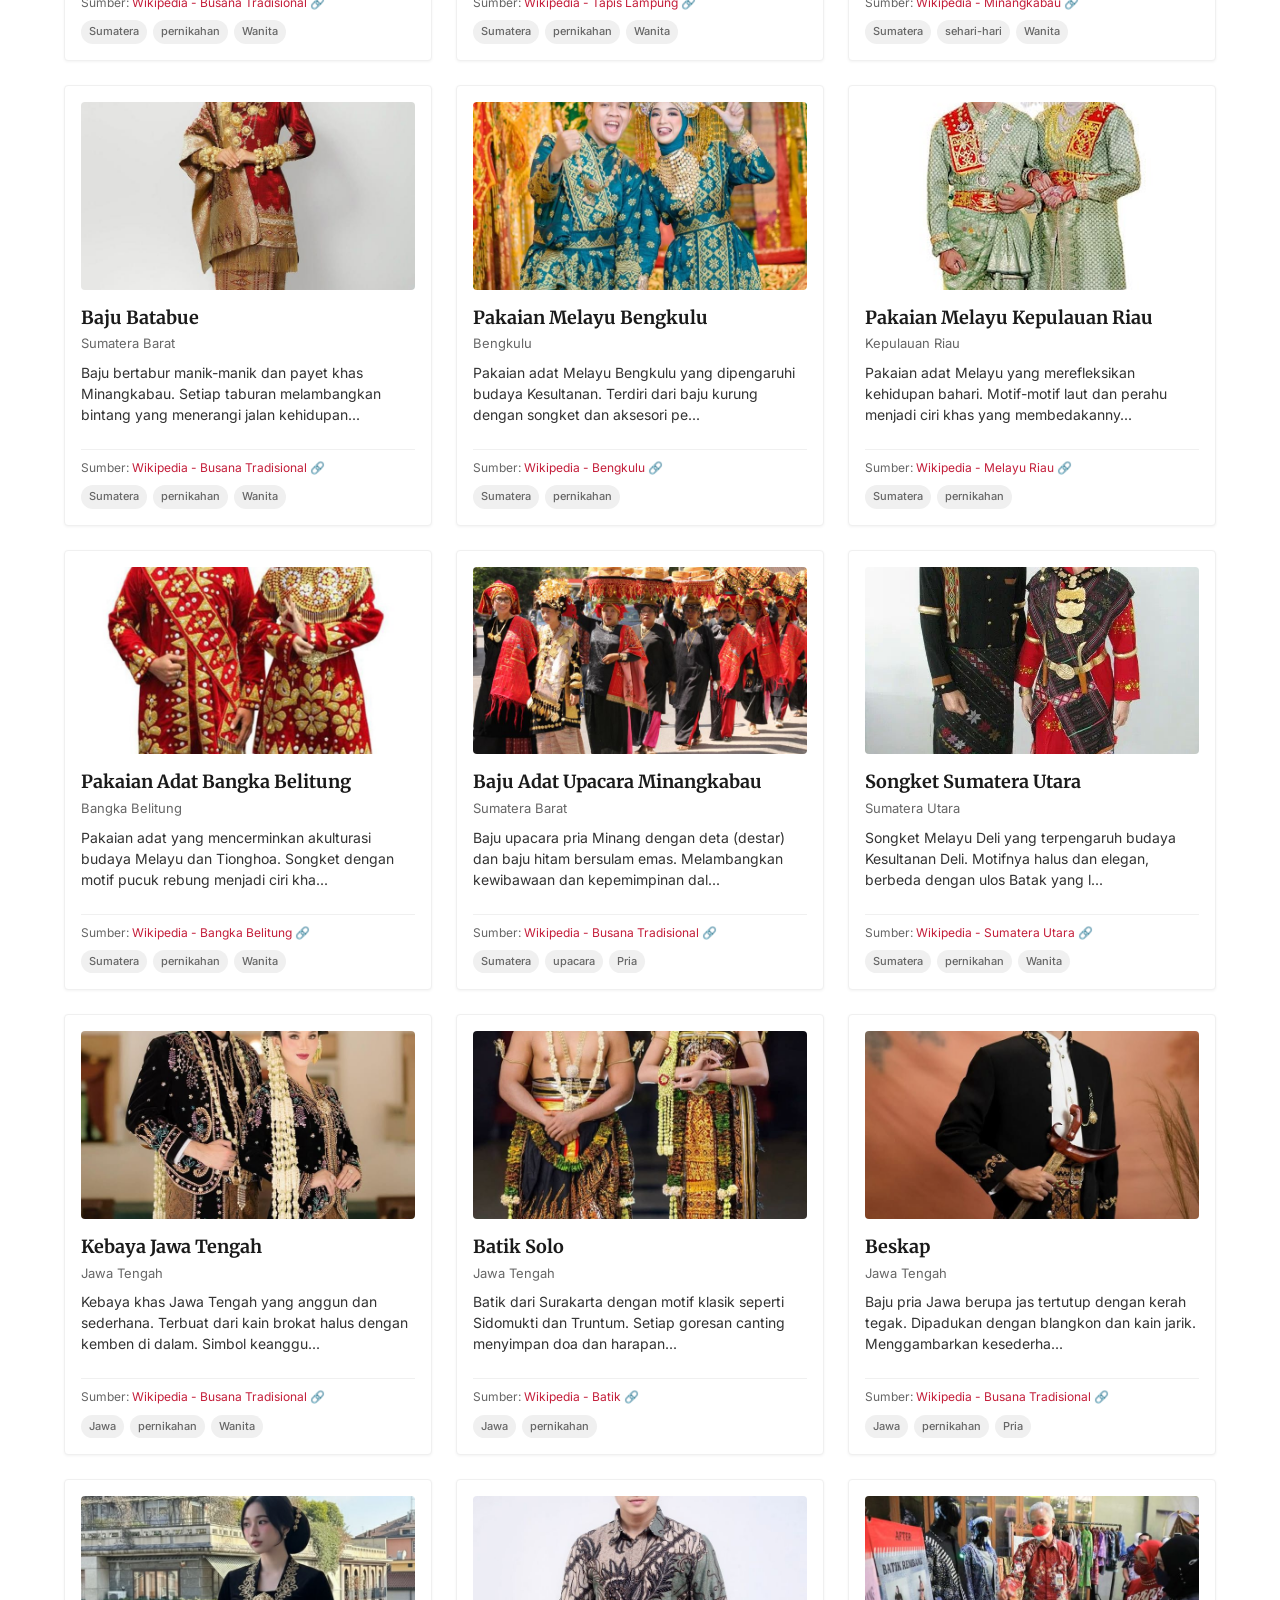
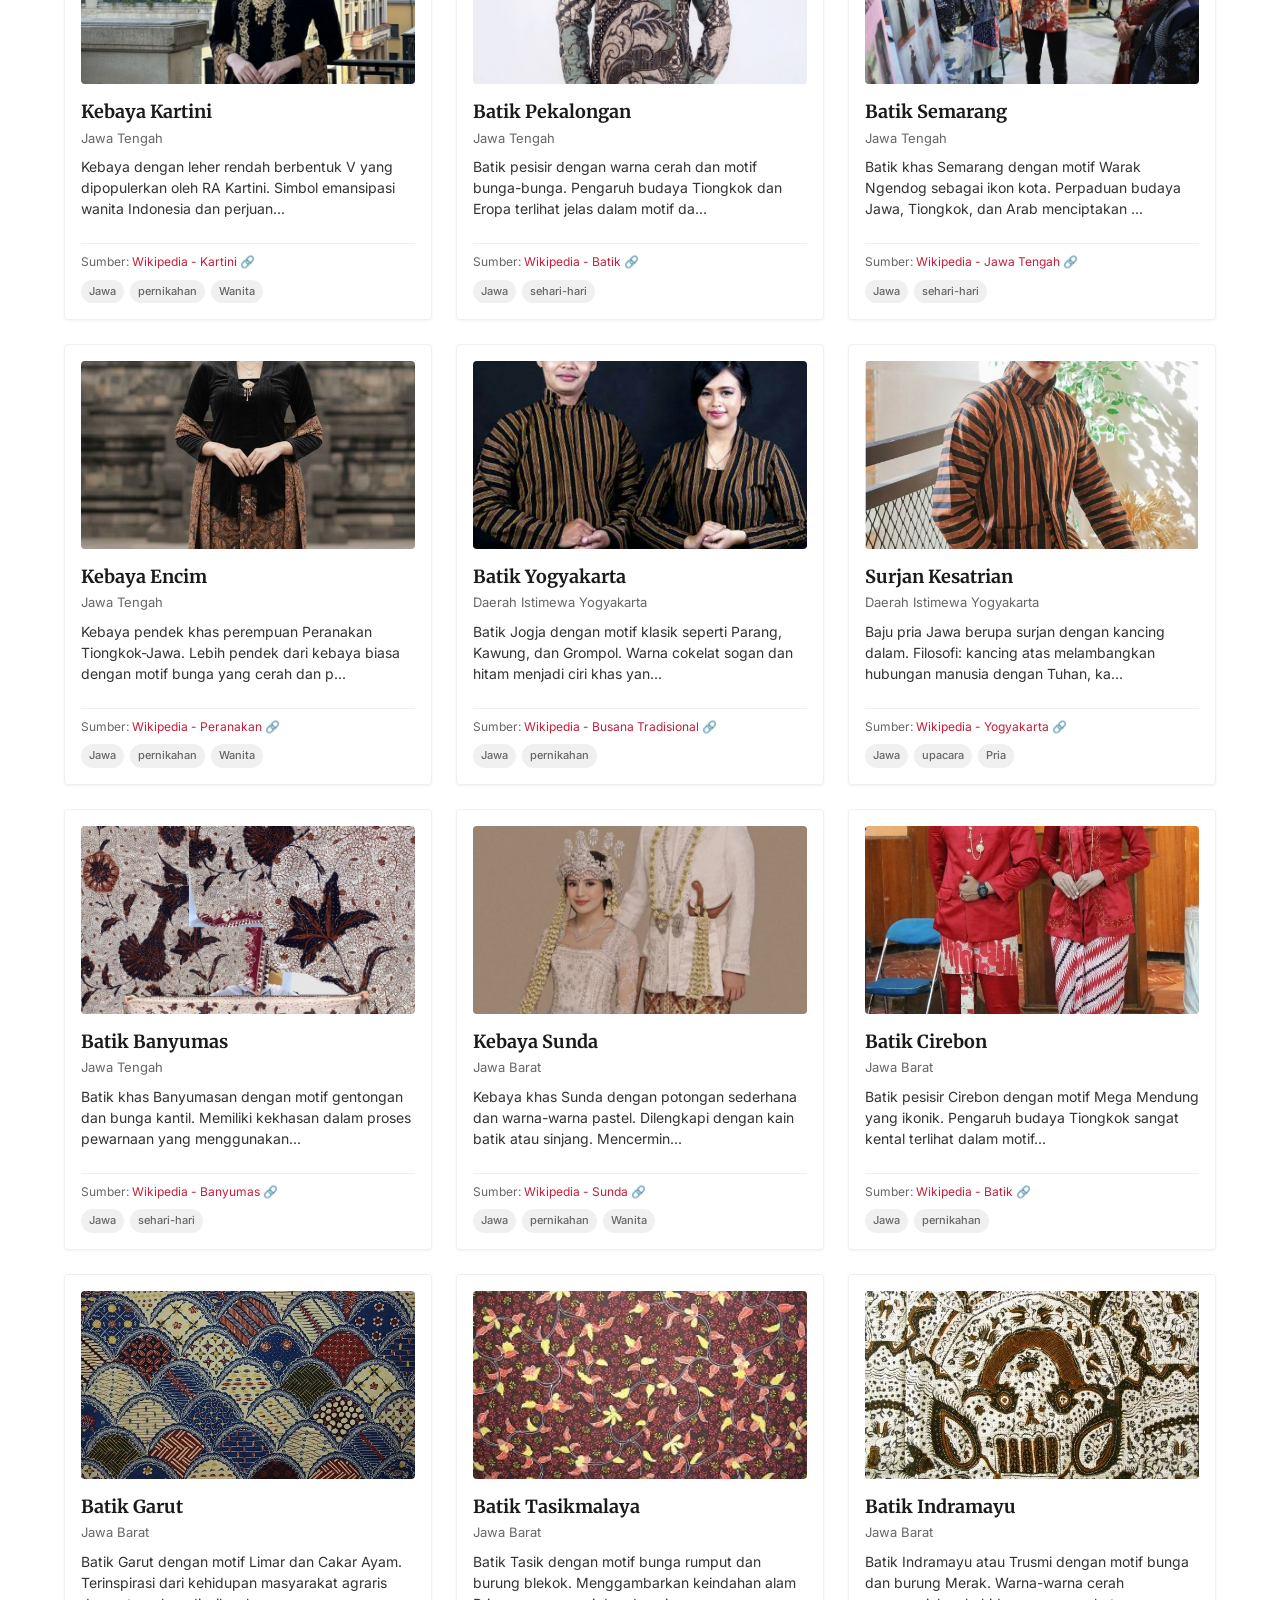
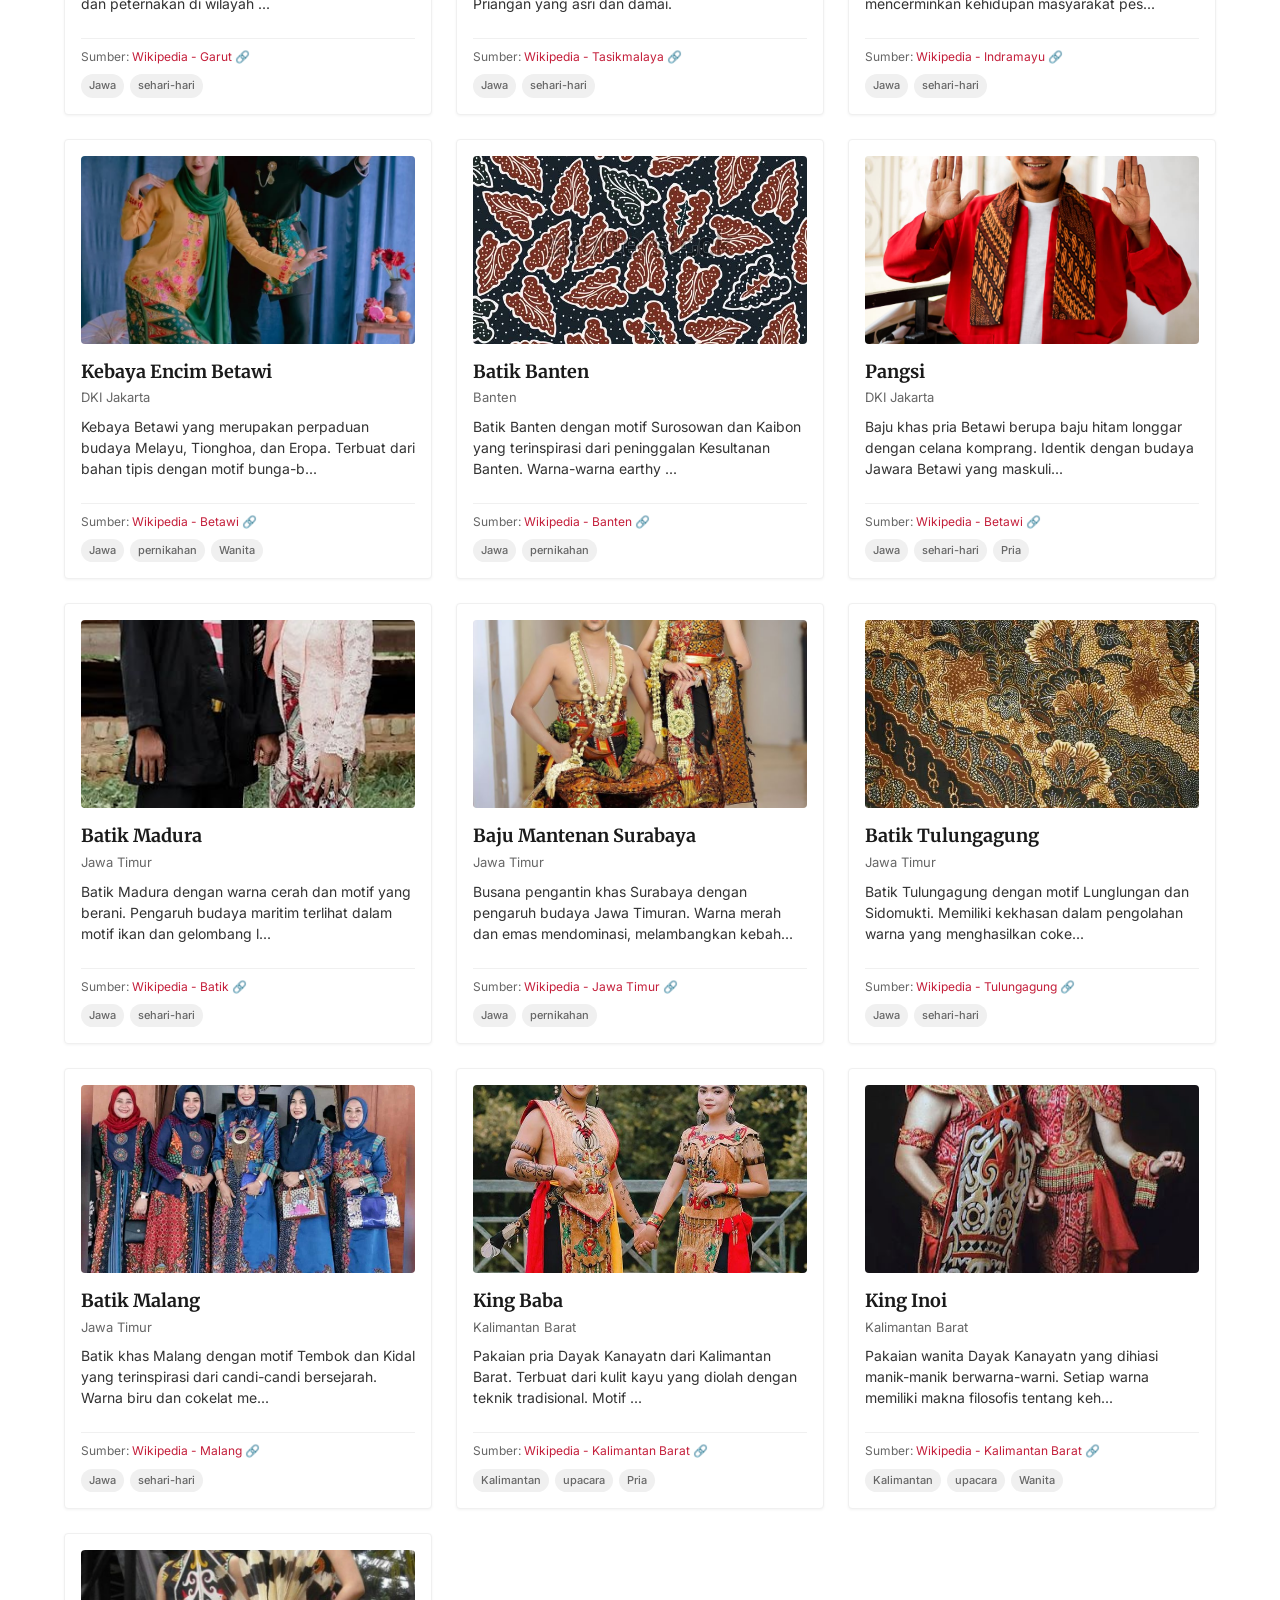
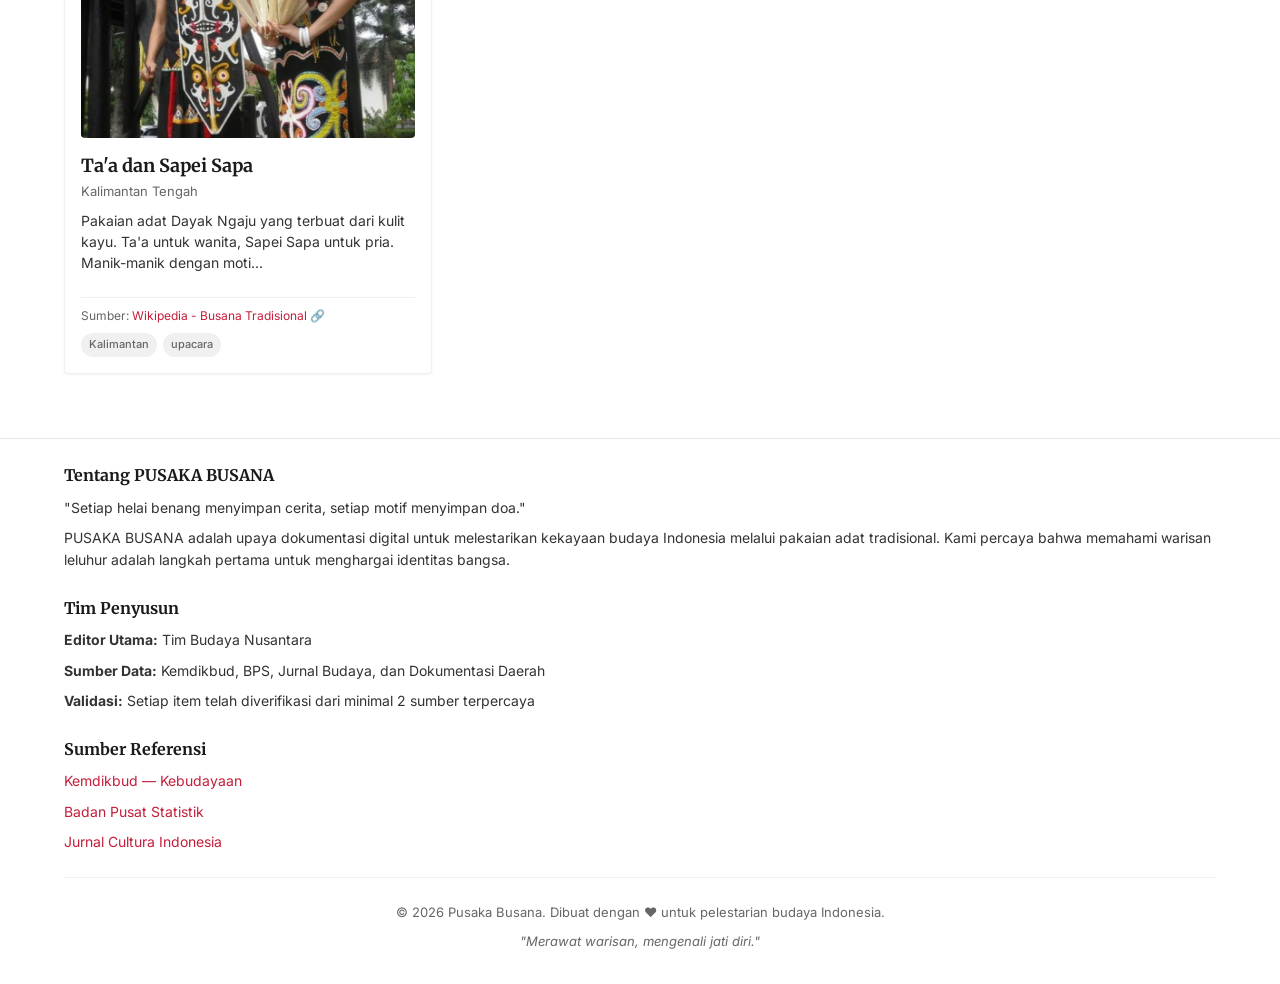
==== commit 074825b0: "fix(seo+404): judul unik + canonical + OG + JSON-LD + 404 custom ID + alt-text generator + robots/si" ====
--- a/index.html
+++ b/index.html
@@ -3,18 +3,77 @@
 <head>
     <meta charset="UTF-8">
     <meta name="viewport" content="width=device-width, initial-scale=1.0">
+    <title>PUSAKA BUSANA — Galeri Pakaian Adat Indonesia</title>
     <meta name="description" content="PUSAKA BUSANA — Galeri digital pakaian adat Indonesia. Menjaga warisan budaya melalui dokumentasi busana tradisional dari 34 provinsi.">
     <meta name="keywords" content="pakaian adat, busana tradisional, Indonesia, budaya, warisan, batik, kebaya, tenun">
     <meta name="author" content="Pusaka Busana">
+
+    <!-- Canonical URL -->
+    <link rel="canonical" href="https://pusaka-busana.vercel.app/">
+
+    <!-- Favicon -->
+    <link rel="icon" type="image/svg+xml" href="favicon.svg">
+    <link rel="apple-touch-icon" href="apple-touch-icon.png">
+
+    <!-- Open Graph / Social Media -->
+    <meta property="og:type" content="website">
+    <meta property="og:url" content="https://pusaka-busana.vercel.app/">
     <meta property="og:title" content="PUSAKA BUSANA — Galeri Pakaian Adat Indonesia">
-    <meta property="og:description" content="Menjelajahi keindahan dan makna filosofis di balik pakaian tradisional Nusantara.">
-    <meta property="og:type" content="website">
+    <meta property="og:description" content="Menjelajahi keindahan dan makna filosofis di balik pakaian tradisional Nusantara dari 34 provinsi.">
+    <meta property="og:image" content="https://pusaka-busana.vercel.app/assets/images/ulos-sumut.jpeg">
+    <meta property="og:locale" content="id_ID">
+    <meta property="og:site_name" content="PUSAKA BUSANA">
+
+    <!-- Twitter Card -->
     <meta name="twitter:card" content="summary_large_image">
-    <title>PUSAKA BUSANA — Galeri Pakaian Adat Indonesia</title>
+    <meta name="twitter:url" content="https://pusaka-busana.vercel.app/">
+    <meta name="twitter:title" content="PUSAKA BUSANA — Galeri Pakaian Adat Indonesia">
+    <meta name="twitter:description" content="Menjelajahi keindahan dan makna filosofis di balik pakaian tradisional Nusantara dari 34 provinsi.">
+    <meta name="twitter:image" content="https://pusaka-busana.vercel.app/assets/images/ulos-sumut.jpeg">
+
+    <!-- Fonts & CSS -->
     <link rel="preconnect" href="https://fonts.googleapis.com">
     <link rel="preconnect" href="https://fonts.gstatic.com" crossorigin>
     <link href="https://fonts.googleapis.com/css2?family=Inter:wght@300;400;500;600&family=Merriweather:wght@400;700&display=swap" rel="stylesheet">
     <link rel="stylesheet" href="assets/css/style.css">
+
+    <!-- Structured Data (JSON-LD) -->
+    <script type="application/ld+json">
+    {
+      "@context": "https://schema.org",
+      "@graph": [
+        {
+          "@type": "Organization",
+          "@id": "https://pusaka-busana.vercel.app/#organization",
+          "name": "Pusaka Busana",
+          "url": "https://pusaka-busana.vercel.app/",
+          "logo": "https://pusaka-busana.vercel.app/favicon.svg",
+          "description": "Galeri digital untuk mendokumentasikan pakaian adat tradisional dari 34 provinsi Indonesia."
+        },
+        {
+          "@type": "WebSite",
+          "@id": "https://pusaka-busana.vercel.app/#website",
+          "url": "https://pusaka-busana.vercel.app/",
+          "name": "PUSAKA BUSANA",
+          "description": "Galeri digital pakaian adat tradisional Indonesia.",
+          "inLanguage": "id",
+          "publisher": {
+            "@id": "https://pusaka-busana.vercel.app/#organization"
+          }
+        },
+        {
+          "@type": "CollectionPage",
+          "@id": "https://pusaka-busana.vercel.app/#collection",
+          "url": "https://pusaka-busana.vercel.app/#koleksi",
+          "name": "Koleksi Pakaian Adat Indonesia",
+          "description": "Dokumentasi 100+ busana dan pakaian adat dari berbagai daerah di Nusantara.",
+          "isPartOf": {
+            "@id": "https://pusaka-busana.vercel.app/#website"
+          }
+        }
+      ]
+    }
+    </script>
 </head>
 <body>
     <header class="site-header">
@@ -23,9 +82,9 @@
                 <h1 class="logo">PUSAKA BUSANA</h1>
                 <p class="tagline">Galeri Digital Pakaian Adat Indonesia</p>
             </div>
-            <nav class="header-nav">
+            <nav class="header-nav" aria-label="Navigasi Utama">
                 <a href="#koleksi">Koleksi</a>
-                <a href="#about">Tentang</a>
+                <a href="#tentang">Tentang</a>
             </nav>
         </div>
         <div class="search-container">
@@ -55,11 +114,14 @@
 
     <main class="main-content" id="koleksi">
         <div class="container">
+            <nav class="breadcrumb-nav" aria-label="Breadcrumb" style="margin-bottom: var(--spacing-sm); font-size: 13px; color: var(--color-text-secondary);">
+                <span>Beranda</span> &gt; <span>Galeri Pakaian Adat</span>
+            </nav>
             <div class="results-info" id="resultsInfo">
                 Menampilkan <span id="visibleCount">0</span> dari <span id="totalCount">0</span> pakaian adat
             </div>
             <div class="content-grid" id="contentGrid">
-                <!-- Cards will be injected here by JavaScript -->
+                <!-- Cards injected by JavaScript -->
             </div>
             <div class="loading-indicator" id="loadingIndicator">
                 <div class="loading-spinner"></div>
@@ -78,7 +140,7 @@
                 <svg width="24" height="24" viewBox="0 0 24 24" fill="none" stroke="currentColor" stroke-width="2" stroke-linecap="round" stroke-linejoin="round"><line x1="18" y1="6" x2="6" y2="18"/><line x1="6" y1="6" x2="18" y2="18"/></svg>
             </button>
             <div class="modal-content" id="modalContent">
-                <!-- Content will be injected by JavaScript -->
+                <!-- Content injected by JavaScript -->
             </div>
         </div>
     </div>
@@ -121,4 +183,4 @@
     <script src="assets/data/image-mapping.js"></script>
     <script src="assets/js/main.js"></script>
 </body>
-</html>
+</html>
